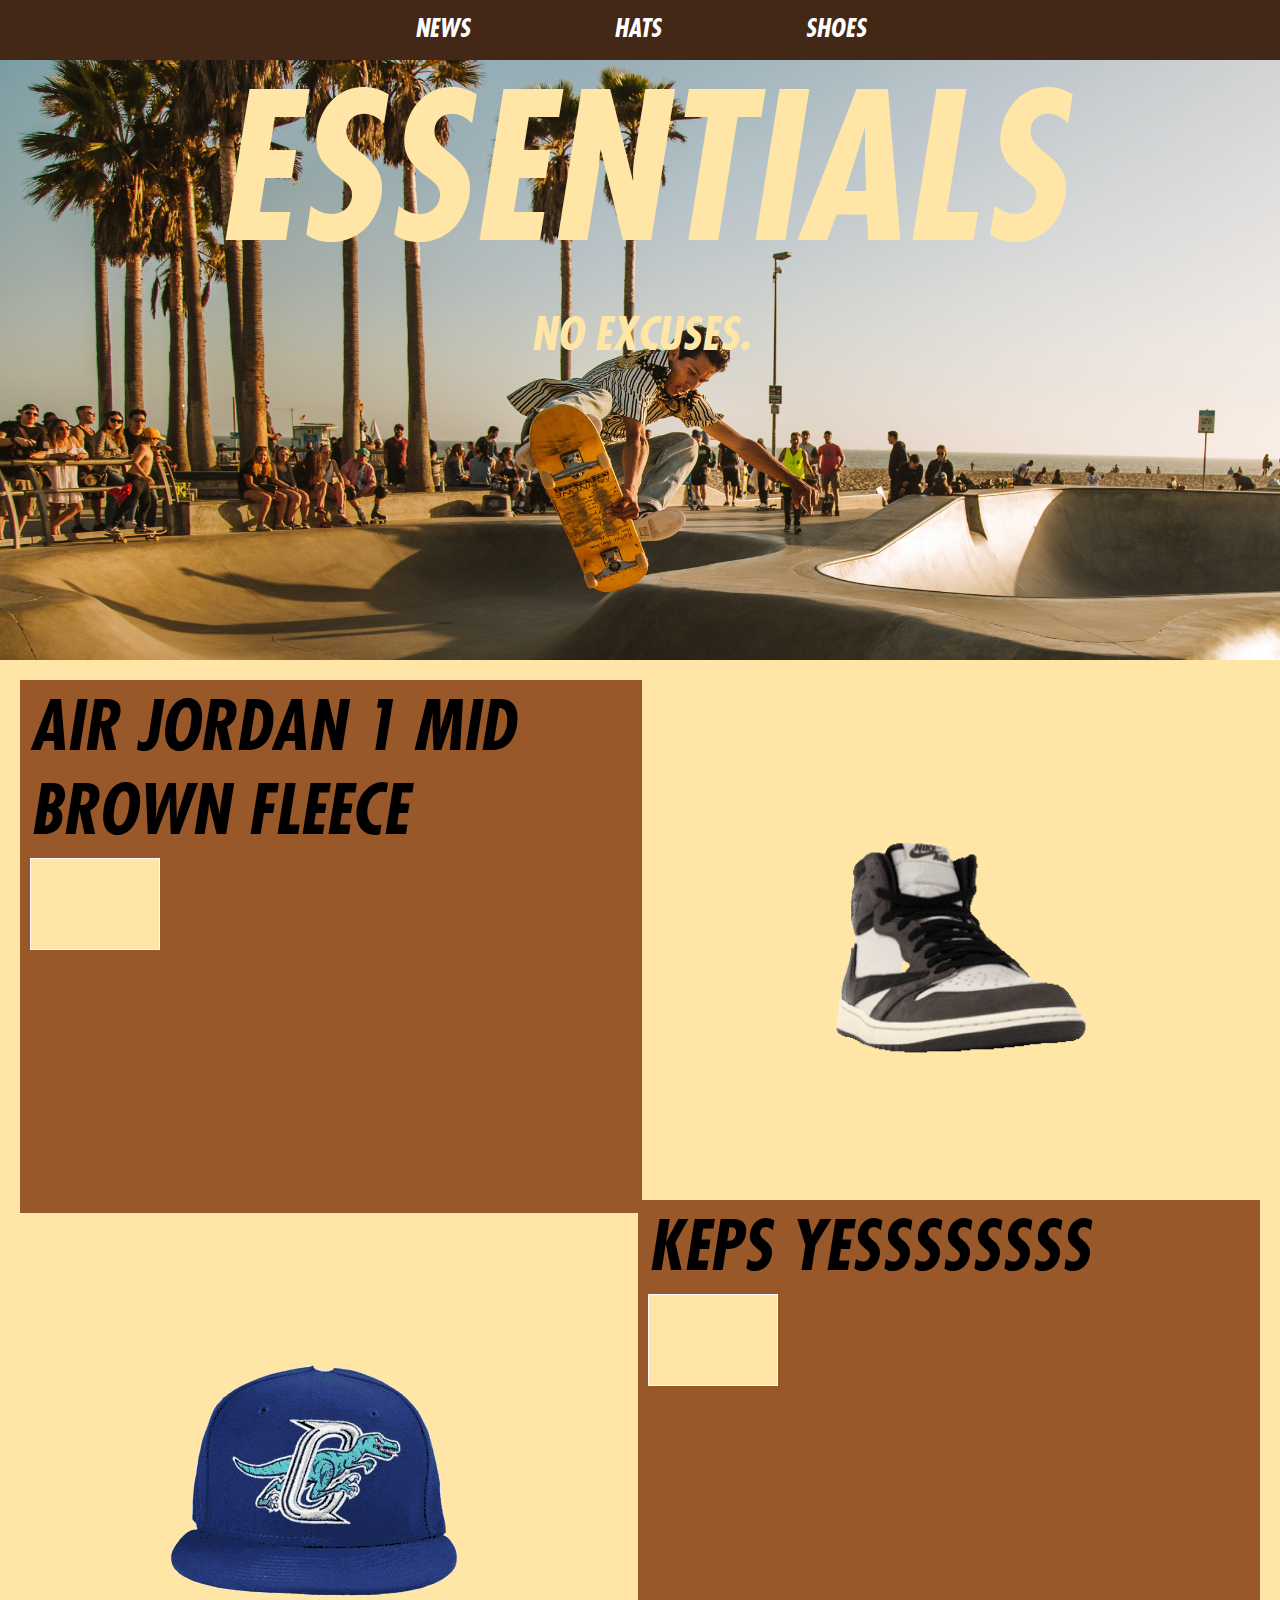
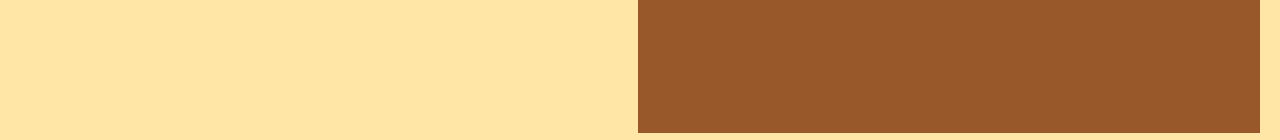
==== minisajt.html @ cf4fbabe "newwww" ====
<!DOCTYPE html>
<html lang="en">
  <head>
    <meta charset="UTF-8" />
    <meta http-equiv="X-UA-Compatible" content="IE=edge" />
    <meta name="viewport" content="width=device-width, initial-scale=1.0" />
    <link rel="stylesheet" href="minisajt.css" />
    <title>Document</title>
  </head>
  <body>
    <div class="navbar">
      <li>
        <a href="">NEWS</a>
        <a href="">HATS</a>
        <a href="">SHOES</a>
      </li>
    </div>
    <div class="main">
      <div class="title">
        <h1>ESSENTIALS</h1>
        <h2 id="justdoit">NO EXCUSES.</h2>
      </div>
      <div class="aroundproduct">
        <div class="producttext" id="shoeproducttext">
          <h2>AIR JORDAN 1 MID BROWN FLEECE</h2>
          <div class="shopbox"></div>
        </div>
        <div class="productpic">
          <img src="shoe-nike-unscreen.gif" alt="" />
        </div>
      </div>
      <div class="aroundproduct">
        <div class="productpic"><img src="cap-unscreen.gif" alt="" /></div>
        <div class="producttext" id="capproducttext">
          <h2>KEPS YESSSSSSSS</h2>
          <div class="shopbox"></div>
        </div>
      </div>
    </div>
  </body>
</html>
---- minisajt.css ----
* {
  scroll-behavior: smooth;
  margin: 0;
  padding: 0;
}

body {
  background-color: #ffe6a7;
}

@font-face {
  font-family: nikefont;
  src: url(Futura\ Bold\ Condensed\ Oblique.otf);
}

.main {
  border: 5px;
  height: 1000px;
}

.navbar {
  border: 5px;
  display: flex;
  position: sticky;
  justify-content: center;
  height: 60px;
  align-items: center;
  background-color: #432818;
  width: 100%;
}

.title {
  border: 5px;
  text-align: center;
  justify-content: center;
  justify-items: center;
  font-family: nikefont;
  color: #ffe6a7;
  font-size: 100px;
  background-image: url(pexels-josh-hild-2422264.jpg);
  background-position: bottom;
  background-size: cover;
  background-attachment: fixed;
  height: 60%;
}

li {
  list-style-type: none;
}
a {
  text-decoration: none;
  margin: 70px;
  font-size: 25px;
  font-family: nikefont;
}

#justdoit {
  font-size: 45px;
  padding-bottom: 40px;
}

.aroundproduct {
  border: 5px;
  display: flex;
  height: 100%;
  flex-wrap: wrap;
  height: 60vh;
}

.producttext {
  border: 5px;
  width: 47%;
  height: 95%;
  font-family: nikefont;
  font-size: 45px;
  background-color: #99582a;
  padding: 10px;
}

.shopbox {
  border: 1px solid snow;
  width: 10vw;
  height: 10vh;
  margin-bottom: 0;
  background-color: #ffe6a7;
}

#shoeproducttext {
  margin: 20px 0 0 20px;
}

#capproducttext {
  margin-right: 20px;
}

.productpic {
  border: 5px;
  display: flex;
  justify-items: center;
  justify-content: center;
  margin: auto;
}

img {
  width: 40vw;
}

a {
  transition: all 300ms;
  display: inline-block;
}

a:hover {
  transform: scale(1.4);
  color: orange;
}

a:visited {
  color: white;
}
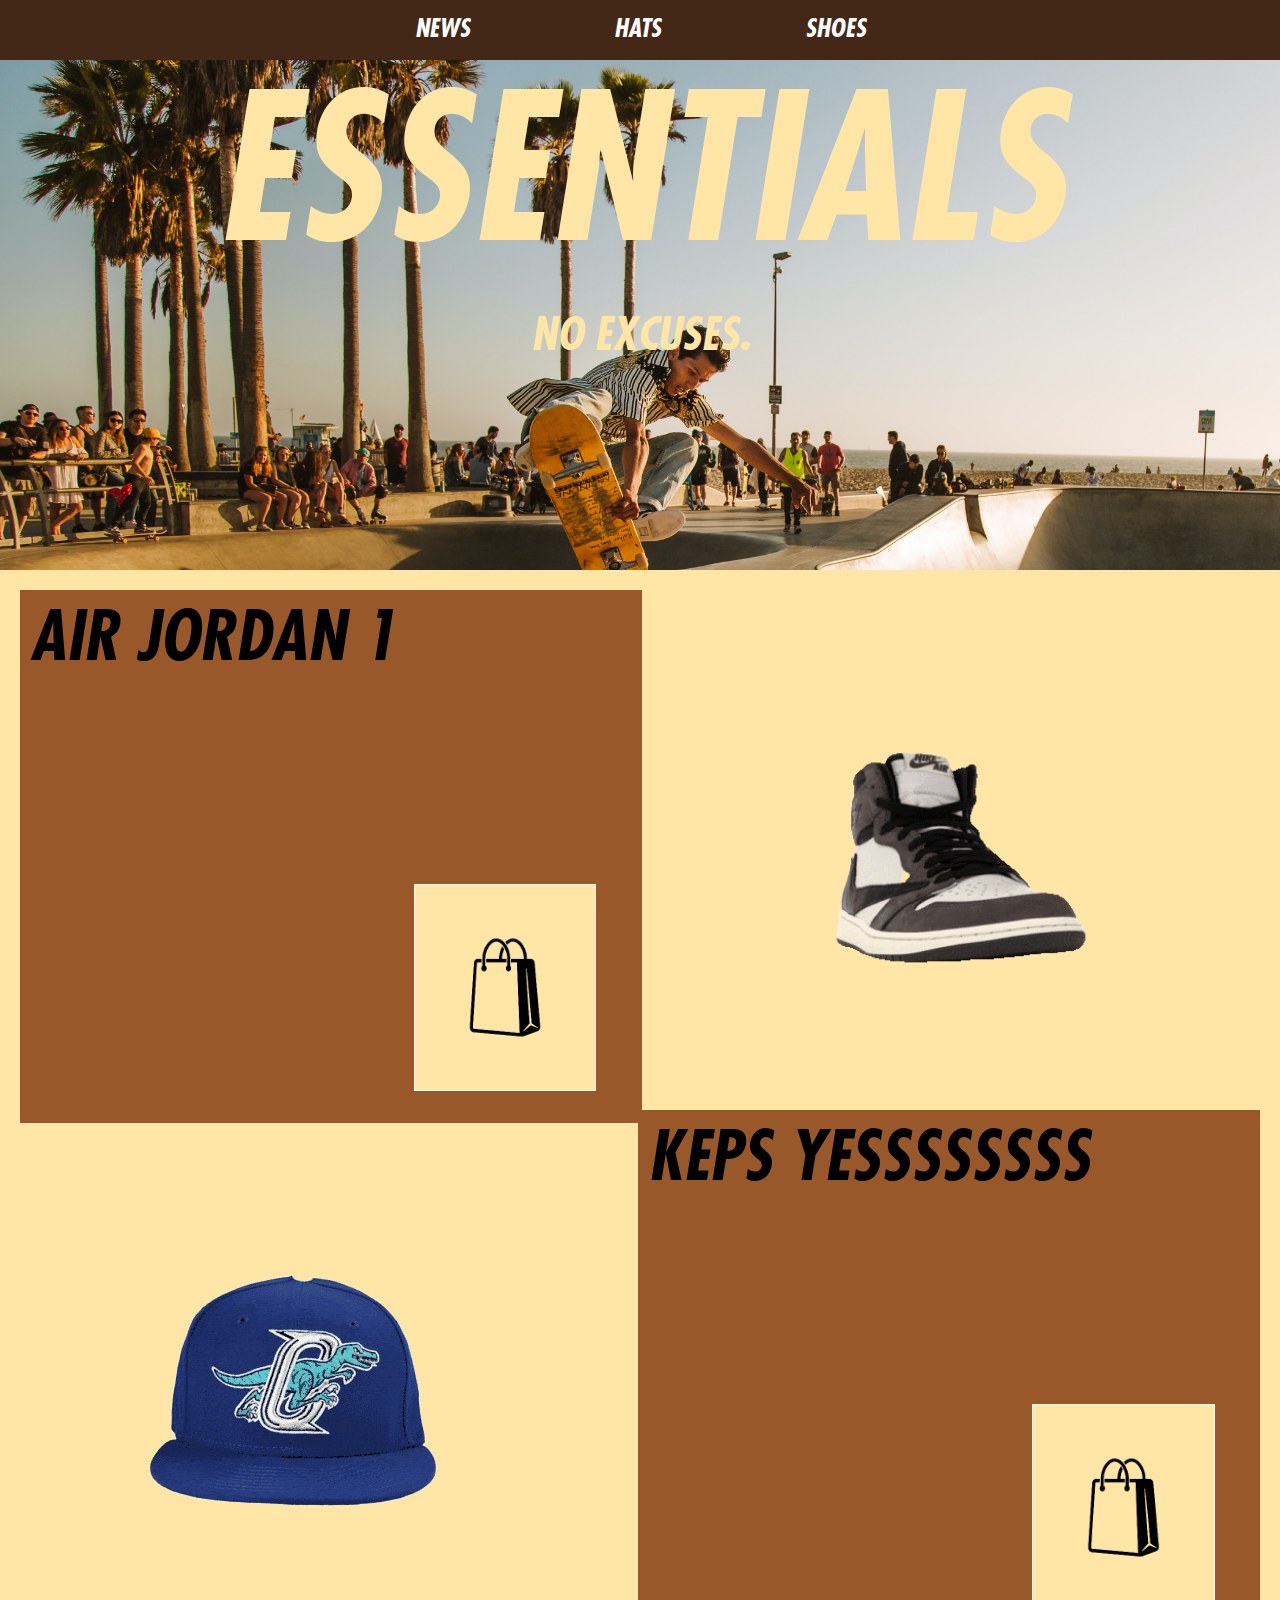
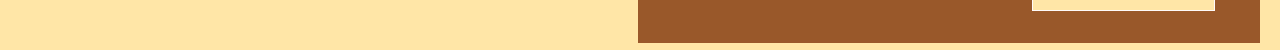
==== commit eef209c3: "newwwwwwwwwwwwwwwwww" ====
--- a/minisajt.html
+++ b/minisajt.html
@@ -10,9 +10,9 @@
   <body>
     <div class="navbar">
       <li>
-        <a href="">NEWS</a>
-        <a href="">HATS</a>
-        <a href="">SHOES</a>
+        <a class="links" href="">NEWS</a>
+        <a class="links" href="">HATS</a>
+        <a class="links" href="">SHOES</a>
       </li>
     </div>
     <div class="main">
@@ -22,18 +22,34 @@
       </div>
       <div class="aroundproduct">
         <div class="producttext" id="shoeproducttext">
-          <h2>AIR JORDAN 1 MID BROWN FLEECE</h2>
-          <div class="shopbox"></div>
+          <h2>AIR JORDAN 1</h2>
+          <div class="shopbox">
+            <a href=""
+              ><img
+                class="shoppingbox"
+                src="shopping-removebg-preview.png"
+                alt=""
+            /></a>
+          </div>
         </div>
         <div class="productpic">
-          <img src="shoe-nike-unscreen.gif" alt="" />
+          <img class="gif" src="shoe-nike-unscreen.gif" alt="" />
         </div>
       </div>
       <div class="aroundproduct">
-        <div class="productpic"><img src="cap-unscreen.gif" alt="" /></div>
+        <div class="productpic">
+          <img class="gif" src="cap-unscreen.gif" alt="" />
+        </div>
         <div class="producttext" id="capproducttext">
           <h2>KEPS YESSSSSSSS</h2>
-          <div class="shopbox"></div>
+          <div class="shopbox">
+            <a href=""
+              ><img
+                class="shoppingbox"
+                src="shopping-removebg-preview.png"
+                alt=""
+            /></a>
+          </div>
         </div>
       </div>
     </div>
--- a/minisajt.css
+++ b/minisajt.css
@@ -15,7 +15,7 @@
 
 .main {
   border: 5px;
-  height: 1000px;
+  height: 850px;
 }
 
 .navbar {
@@ -75,14 +75,29 @@
   font-size: 45px;
   background-color: #99582a;
   padding: 10px;
+  margin-left: auto;
 }
 
 .shopbox {
   border: 1px solid snow;
-  width: 10vw;
-  height: 10vh;
-  margin-bottom: 0;
+  width: 30%;
+  height: 40%;
+  position: relative;
   background-color: #ffe6a7;
+  transition: all 300ms;
+  margin-top: 200px;
+  margin-left: 30vw;
+}
+.shopbox a {
+  margin-left: 0;
+}
+
+.shoppingbox {
+  width: 100%;
+  height: 100%;
+  margin-left: auto;
+  margin-right: auto;
+  display: inline-block;
 }
 
 #shoeproducttext {
@@ -101,20 +116,23 @@
   margin: auto;
 }
 
-img {
+.gif {
   width: 40vw;
 }
-
-a {
+.links {
   transition: all 300ms;
   display: inline-block;
 }
 
-a:hover {
+.links:hover {
   transform: scale(1.4);
-  color: orange;
 }
 
-a:visited {
+.shopbox:hover {
+  transform: scale(1.04);
+  border-radius: 12px;
+}
+
+.links:visited {
   color: white;
 }
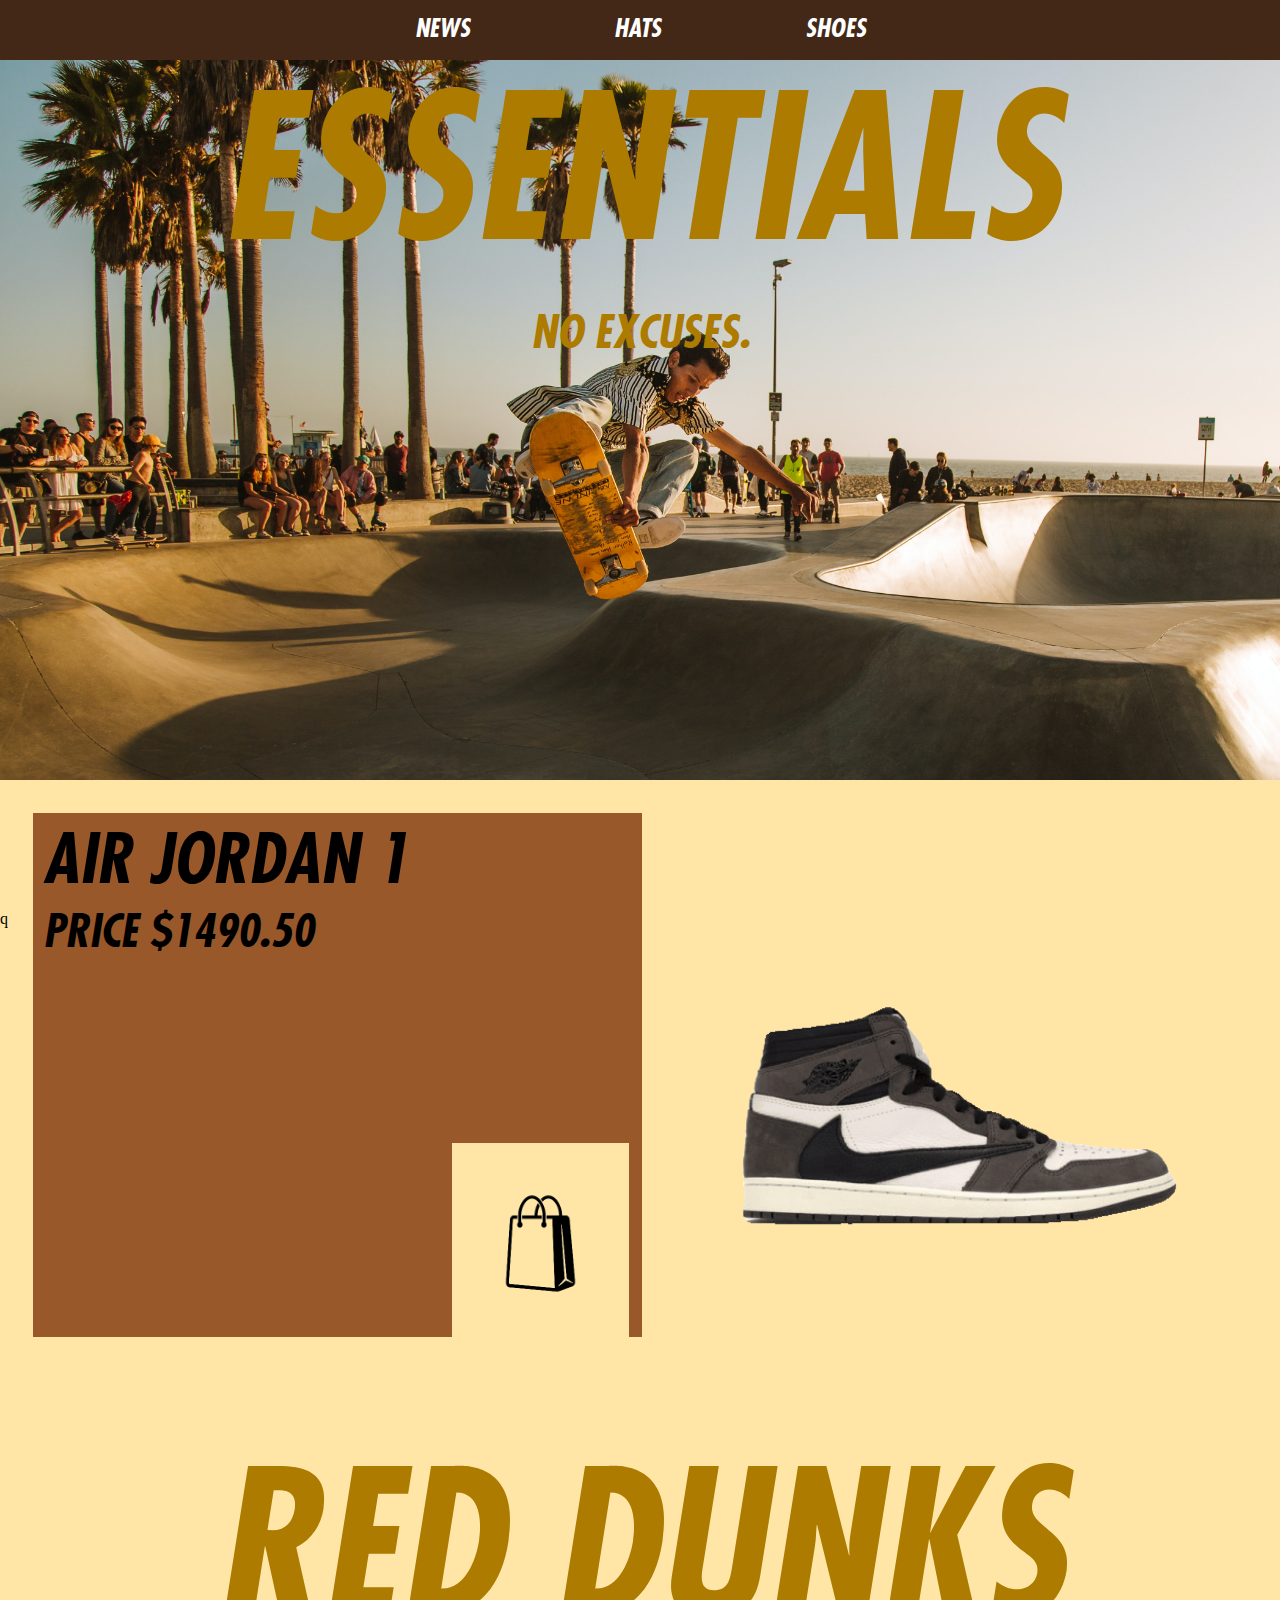
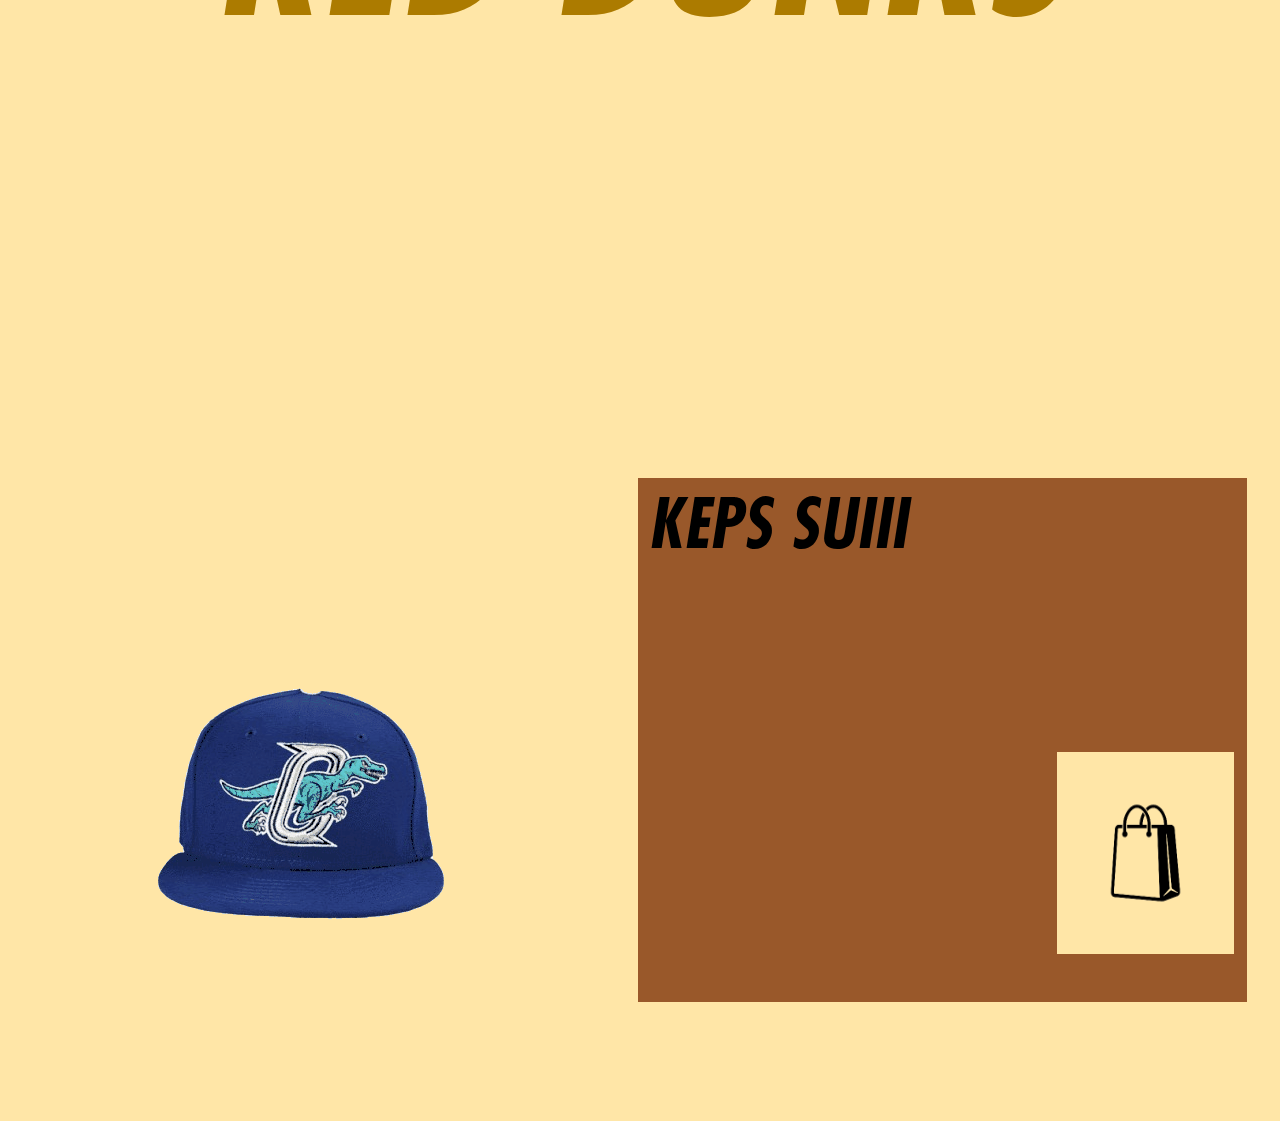
==== commit 10b88c6c: "new" ====
--- a/minisajt.html
+++ b/minisajt.html
@@ -17,16 +17,17 @@
     </div>
     <div class="main">
       <div class="title">
-        <h1>ESSENTIALS</h1>
+        <h1 class="header">ESSENTIALS</h1>
         <h2 id="justdoit">NO EXCUSES.</h2>
       </div>
       <div class="aroundproduct">
         <div class="producttext" id="shoeproducttext">
           <h2>AIR JORDAN 1</h2>
+          <p>PRICE $1490.50</p>
           <div class="shopbox">
             <a href=""
               ><img
-                class="shoppingbox"
+                class="shopbox-img"
                 src="shopping-removebg-preview.png"
                 alt=""
             /></a>
@@ -36,16 +37,19 @@
           <img class="gif" src="shoe-nike-unscreen.gif" alt="" />
         </div>
       </div>
+      <div class="skating-img">
+        <h1 class="header">RED DUNKS</h1>
+      </div>
       <div class="aroundproduct">
         <div class="productpic">
           <img class="gif" src="cap-unscreen.gif" alt="" />
         </div>
         <div class="producttext" id="capproducttext">
-          <h2>KEPS YESSSSSSSS</h2>
+          <h2>KEPS SUIII</h2>
           <div class="shopbox">
             <a href=""
               ><img
-                class="shoppingbox"
+                class="shopbox-img"
                 src="shopping-removebg-preview.png"
                 alt=""
             /></a>
@@ -55,3 +59,4 @@
     </div>
   </body>
 </html>
+q
--- a/minisajt.css
+++ b/minisajt.css
@@ -32,16 +32,21 @@
 .title {
   border: 5px;
   text-align: center;
-  justify-content: center;
-  justify-items: center;
   font-family: nikefont;
-  color: #ffe6a7;
+  color: #ac7b00;
   font-size: 100px;
   background-image: url(pexels-josh-hild-2422264.jpg);
-  background-position: bottom;
+  background-position: center;
   background-size: cover;
   background-attachment: fixed;
-  height: 60%;
+  height: 80vh;
+}
+
+.header {
+  text-align: center;
+  font-family: nikefont;
+  font-size: 22vh;
+  color: #ac7b00;
 }
 
 li {
@@ -64,13 +69,24 @@
   display: flex;
   height: 100%;
   flex-wrap: wrap;
-  height: 60vh;
+  height: 70vh;
+  padding: 1%;
 }
 
+.skating-img {
+  border: 5px;
+  background-image: url(sk8.jpg);
+  height: 70vh;
+  background-position: center;
+  background-attachment: fixed;
+  background-size: cover;
+  justify-content: center;
+  justify-items: center;
+}
 .producttext {
   border: 5px;
   width: 47%;
-  height: 95%;
+  height: 80%;
   font-family: nikefont;
   font-size: 45px;
   background-color: #99582a;
@@ -79,20 +95,20 @@
 }
 
 .shopbox {
-  border: 1px solid snow;
+  border: 1px;
   width: 30%;
   height: 40%;
   position: relative;
   background-color: #ffe6a7;
   transition: all 300ms;
-  margin-top: 200px;
-  margin-left: 30vw;
+  margin-top: 20vh;
+  margin-left: 32vw;
 }
 .shopbox a {
   margin-left: 0;
 }
 
-.shoppingbox {
+.shopbox-img {
   width: 100%;
   height: 100%;
   margin-left: auto;
@@ -117,6 +133,7 @@
 }
 
 .gif {
+  border: 1px;
   width: 40vw;
 }
 .links {
@@ -136,3 +153,37 @@
 .links:visited {
   color: white;
 }
+
+@media screen and (max-width: 600px) {
+  .producttext {
+    width: 100%;
+    height: 300px;
+  }
+  .productpic {
+    width: 100%;
+    height: 150px;
+  }
+
+  .aroundproduct {
+    height: auto;
+  }
+
+  .header {
+    font-size: 70px;
+  }
+  #justdoit {
+    font-size: 40px;
+  }
+  .title {
+    background-attachment: local;
+  }
+  .skating-img {
+    background-attachment: local;
+    background-position: 105rem;
+  }
+  .shopbox {
+    margin-bottom: 10px;
+    margin-left: 240px;
+    margin-top: 93px;
+  }
+}
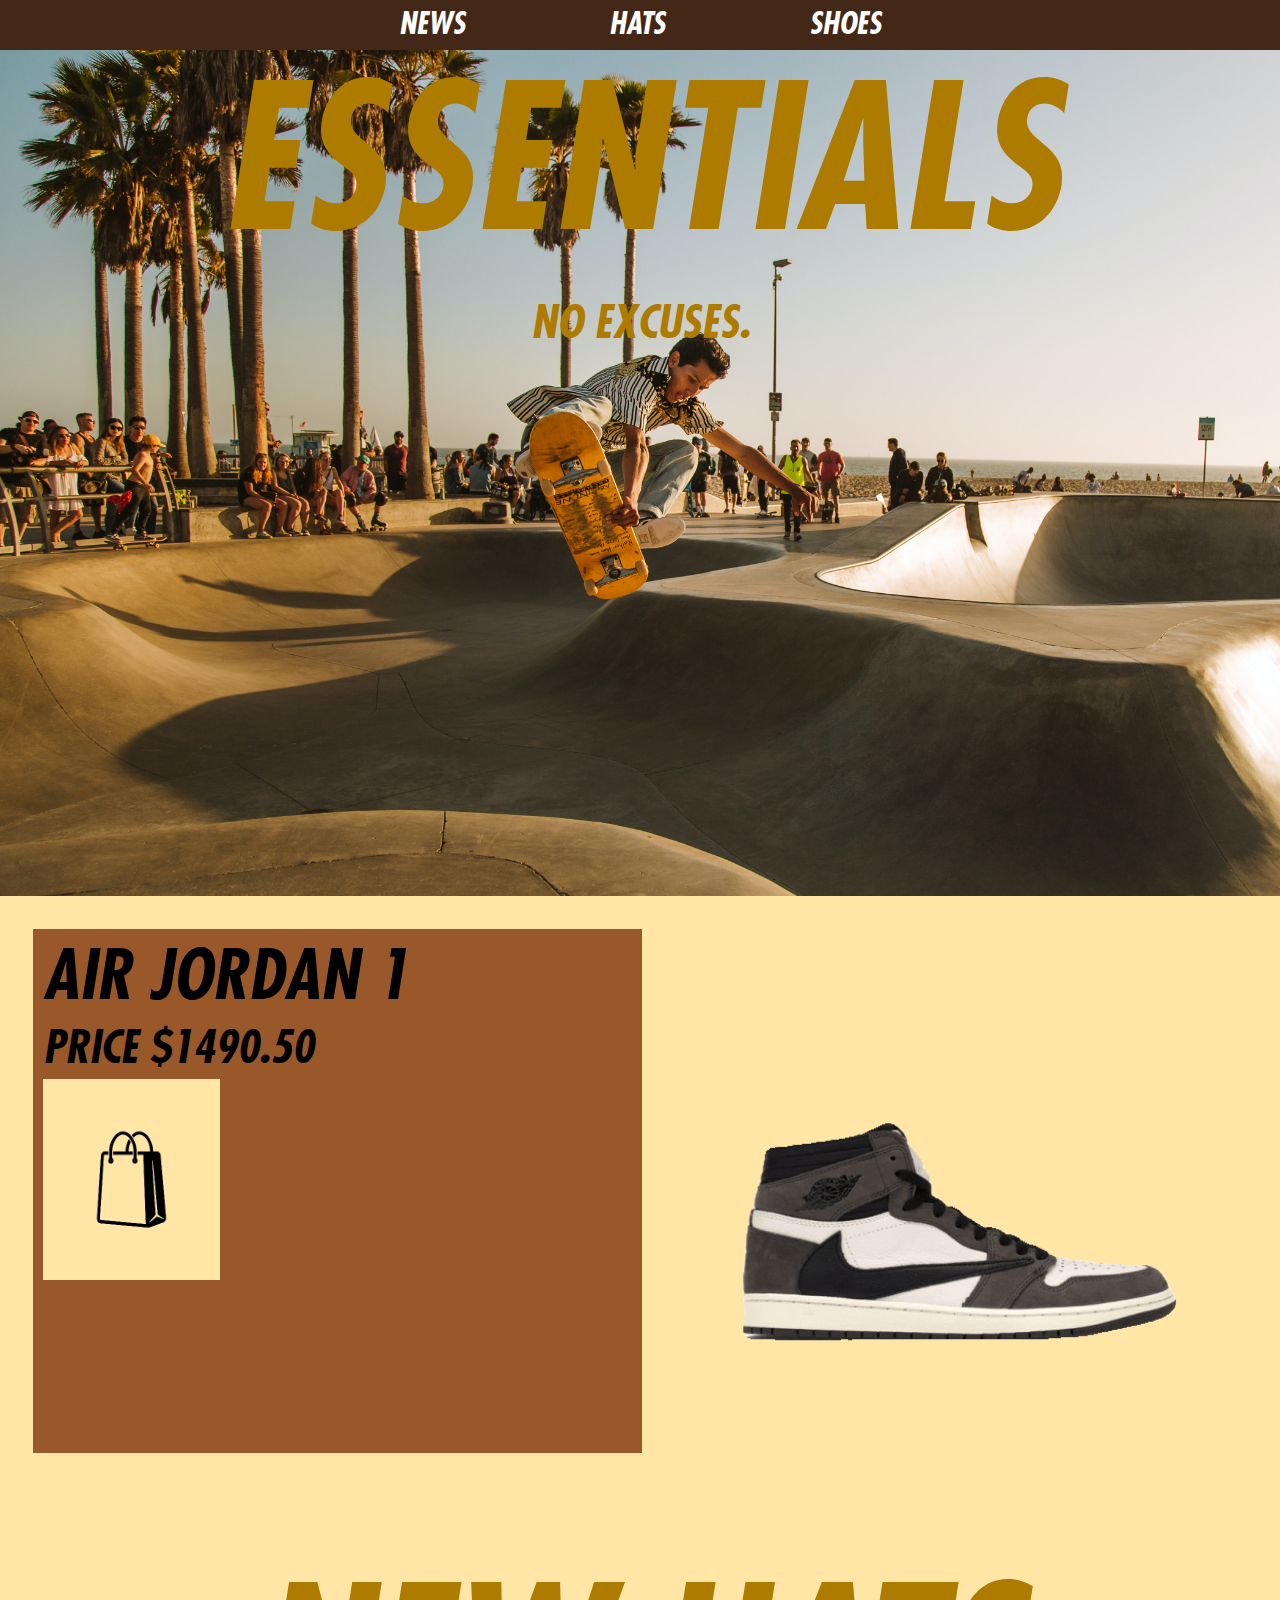
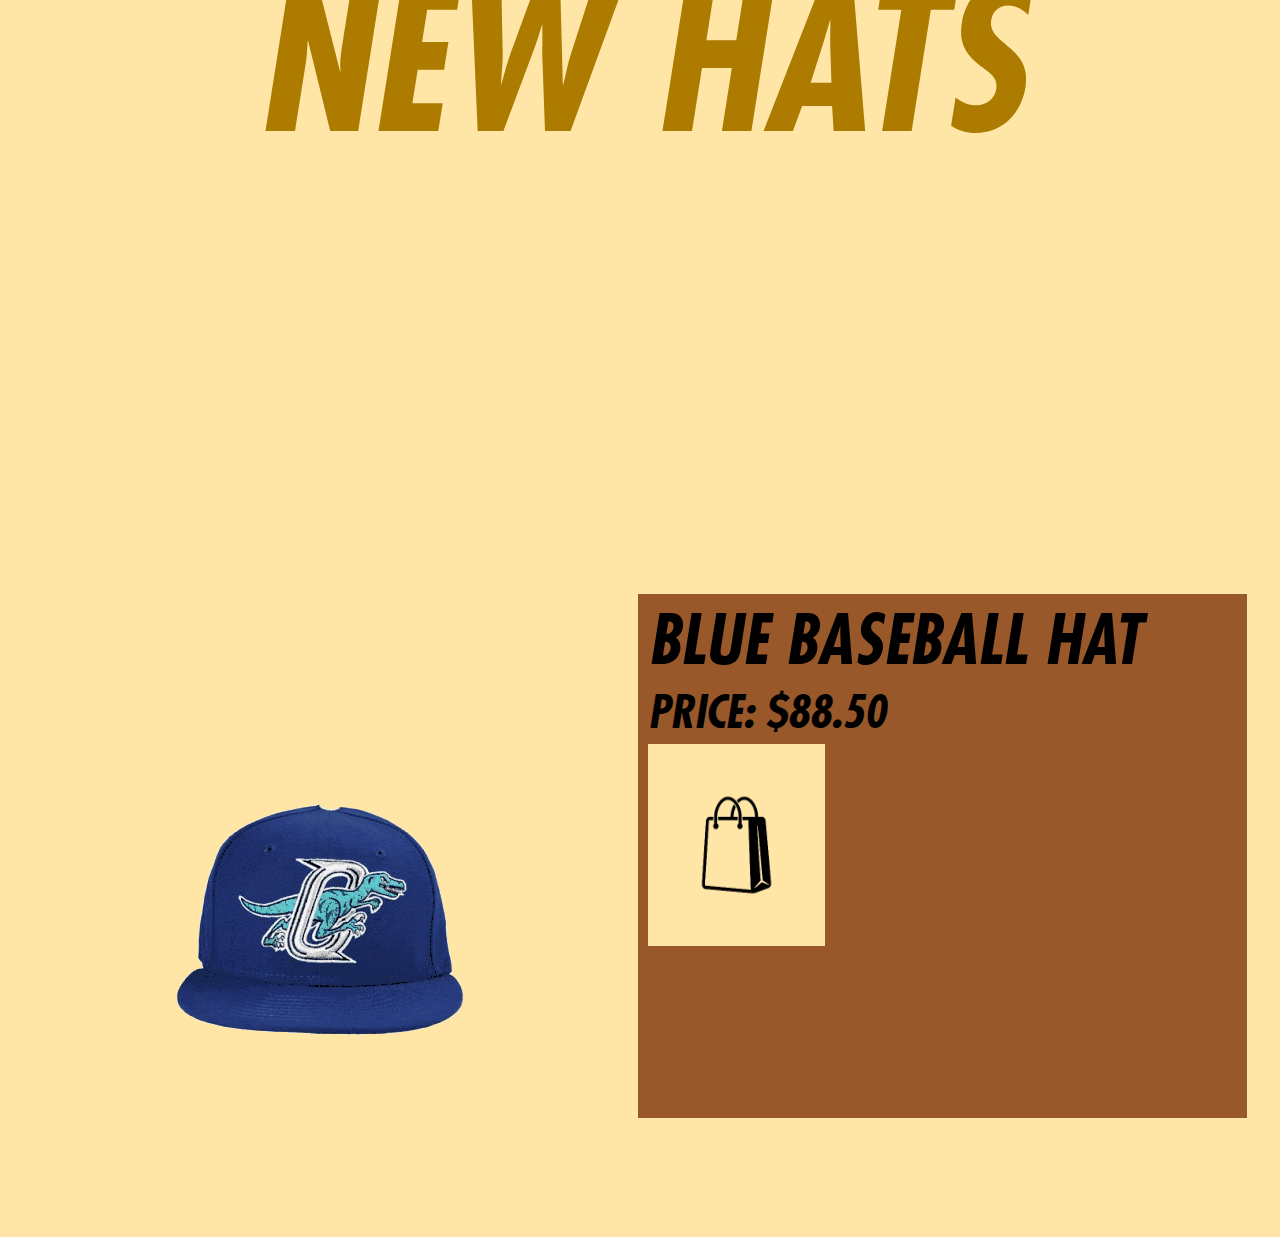
==== commit 18a6d9d4: "ywwwws" ====
--- a/minisajt.html
+++ b/minisajt.html
@@ -5,7 +5,7 @@
     <meta http-equiv="X-UA-Compatible" content="IE=edge" />
     <meta name="viewport" content="width=device-width, initial-scale=1.0" />
     <link rel="stylesheet" href="minisajt.css" />
-    <title>Document</title>
+    <title>ESSENTIALS</title>
   </head>
   <body>
     <div class="navbar">
@@ -38,14 +38,15 @@
         </div>
       </div>
       <div class="skating-img">
-        <h1 class="header">RED DUNKS</h1>
+        <h1 class="header">NEW HATS</h1>
       </div>
       <div class="aroundproduct">
         <div class="productpic">
           <img class="gif" src="cap-unscreen.gif" alt="" />
         </div>
         <div class="producttext" id="capproducttext">
-          <h2>KEPS SUIII</h2>
+          <h2>BLUE BASEBALL HAT</h2>
+          <p>PRICE: $88.50</p>
           <div class="shopbox">
             <a href=""
               ><img
@@ -59,4 +60,3 @@
     </div>
   </body>
 </html>
-q
--- a/minisajt.css
+++ b/minisajt.css
@@ -23,7 +23,7 @@
   display: flex;
   position: sticky;
   justify-content: center;
-  height: 60px;
+  height: 50px;
   align-items: center;
   background-color: #432818;
   width: 100%;
@@ -39,7 +39,7 @@
   background-position: center;
   background-size: cover;
   background-attachment: fixed;
-  height: 80vh;
+  height: 94vh;
 }
 
 .header {
@@ -55,7 +55,7 @@
 a {
   text-decoration: none;
   margin: 70px;
-  font-size: 25px;
+  font-size: 30px;
   font-family: nikefont;
 }
 
@@ -65,7 +65,6 @@
 }
 
 .aroundproduct {
-  border: 5px;
   display: flex;
   height: 100%;
   flex-wrap: wrap;
@@ -74,7 +73,6 @@
 }
 
 .skating-img {
-  border: 5px;
   background-image: url(sk8.jpg);
   height: 70vh;
   background-position: center;
@@ -84,7 +82,6 @@
   justify-items: center;
 }
 .producttext {
-  border: 5px;
   width: 47%;
   height: 80%;
   font-family: nikefont;
@@ -92,17 +89,15 @@
   background-color: #99582a;
   padding: 10px;
   margin-left: auto;
+  display: flexbox;
 }
 
 .shopbox {
-  border: 1px;
   width: 30%;
   height: 40%;
-  position: relative;
+
   background-color: #ffe6a7;
   transition: all 300ms;
-  margin-top: 20vh;
-  margin-left: 32vw;
 }
 .shopbox a {
   margin-left: 0;
@@ -122,6 +117,7 @@
 
 #capproducttext {
   margin-right: 20px;
+  margin-left: 0;
 }
 
 .productpic {
@@ -148,6 +144,7 @@
 .shopbox:hover {
   transform: scale(1.04);
   border-radius: 12px;
+  background-color: #ffe6a7;
 }
 
 .links:visited {
@@ -155,9 +152,13 @@
 }
 
 @media screen and (max-width: 600px) {
+  body {
+    width: 430px;
+  }
   .producttext {
     width: 100%;
     height: 300px;
+    font-size: 32px;
   }
   .productpic {
     width: 100%;
@@ -166,6 +167,7 @@
 
   .aroundproduct {
     height: auto;
+    flex-direction: column-reverse;
   }
 
   .header {
@@ -179,11 +181,16 @@
   }
   .skating-img {
     background-attachment: local;
-    background-position: 105rem;
+    background-position: 120rem;
   }
   .shopbox {
     margin-bottom: 10px;
-    margin-left: 240px;
-    margin-top: 93px;
+  }
+  .productpic {
+    min-height: 200px;
+    width: 500px;
+  }
+  .gif {
+    width: auto;
   }
 }
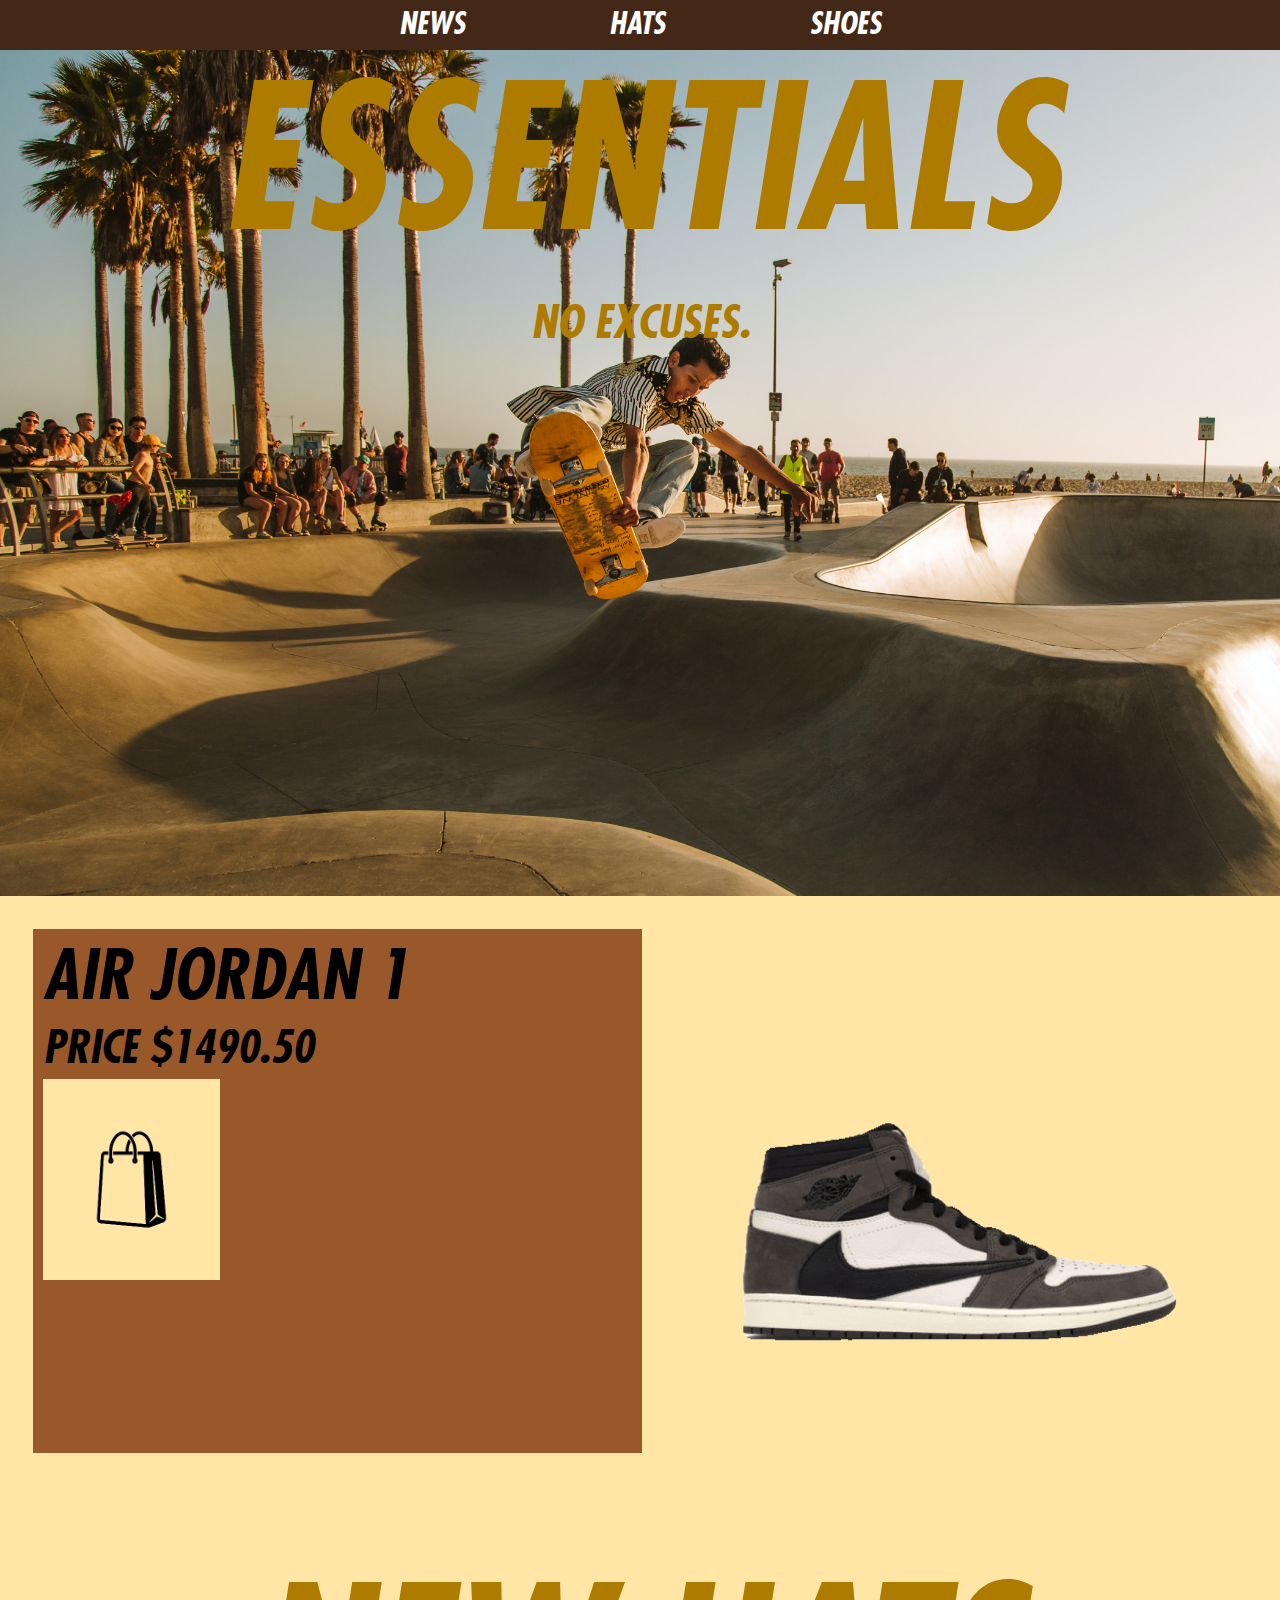
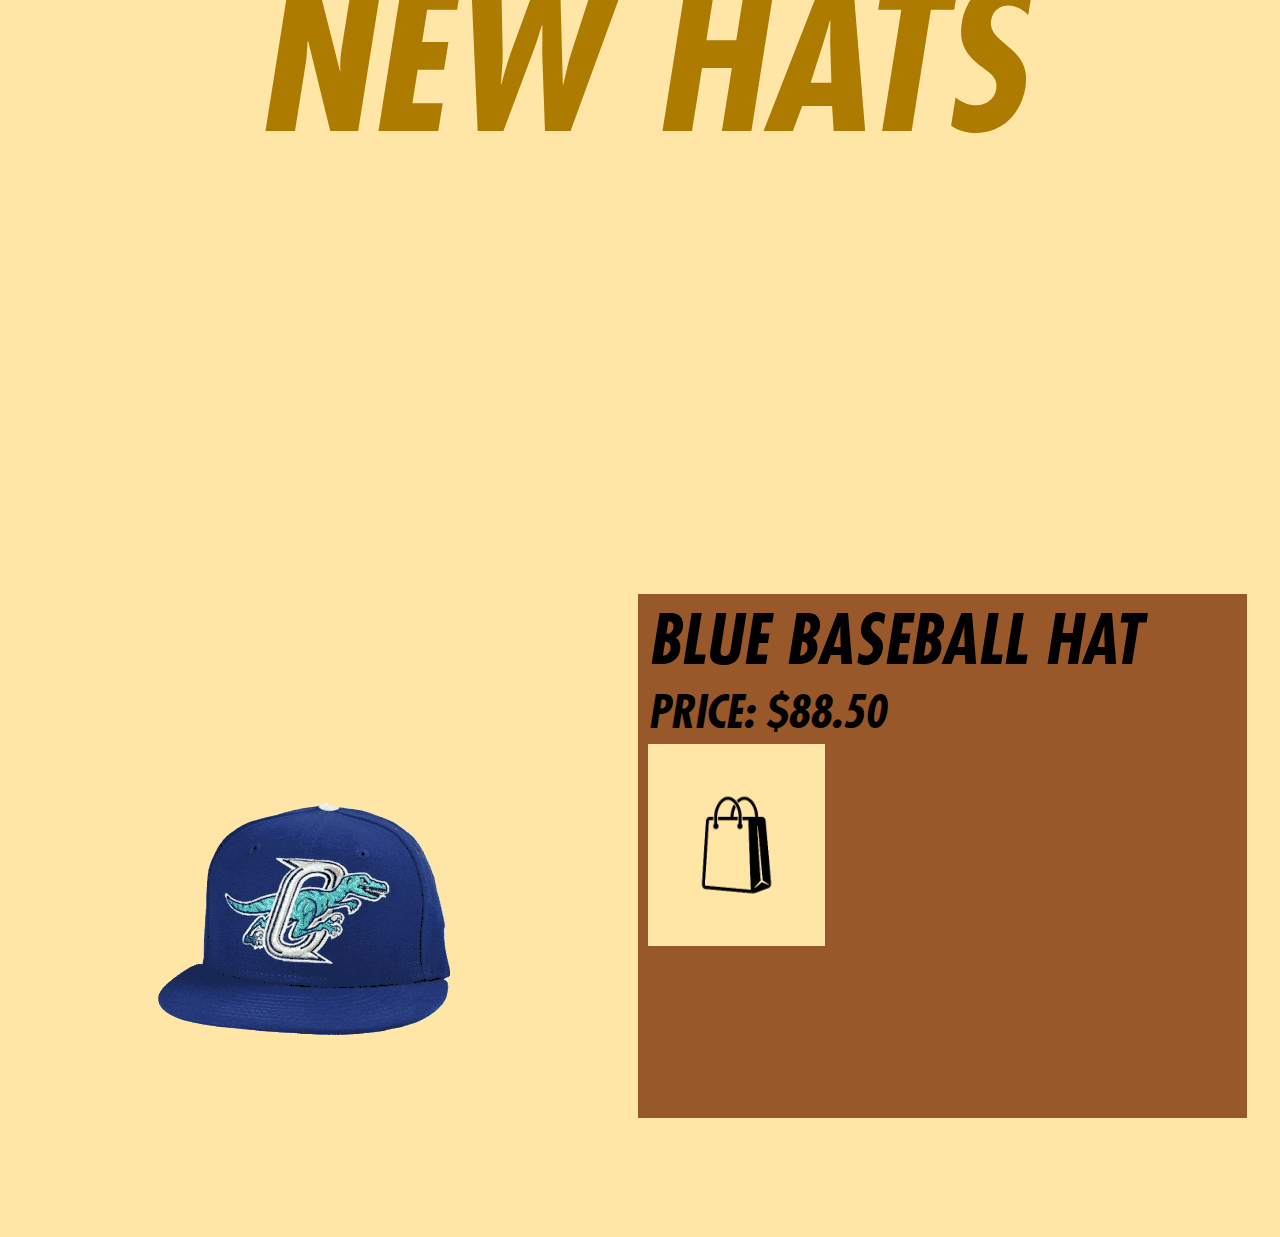
==== commit a015a070: "nyyaayyayayayayayayaya" ====
--- a/minisajt.html
+++ b/minisajt.html
@@ -25,7 +25,7 @@
           <h2>AIR JORDAN 1</h2>
           <p>PRICE $1490.50</p>
           <div class="shopbox">
-            <a href=""
+            <a href="banking-slide.html"
               ><img
                 class="shopbox-img"
                 src="shopping-removebg-preview.png"
@@ -48,7 +48,7 @@
           <h2>BLUE BASEBALL HAT</h2>
           <p>PRICE: $88.50</p>
           <div class="shopbox">
-            <a href=""
+            <a href="banking-slide.html"
               ><img
                 class="shopbox-img"
                 src="shopping-removebg-preview.png"
--- a/minisajt.css
+++ b/minisajt.css
@@ -88,7 +88,7 @@
   font-size: 45px;
   background-color: #99582a;
   padding: 10px;
-  margin-left: auto;
+
   display: flexbox;
 }
 
@@ -193,4 +193,7 @@
   .gif {
     width: auto;
   }
+  a {
+    margin: 20px;
+  }
 }
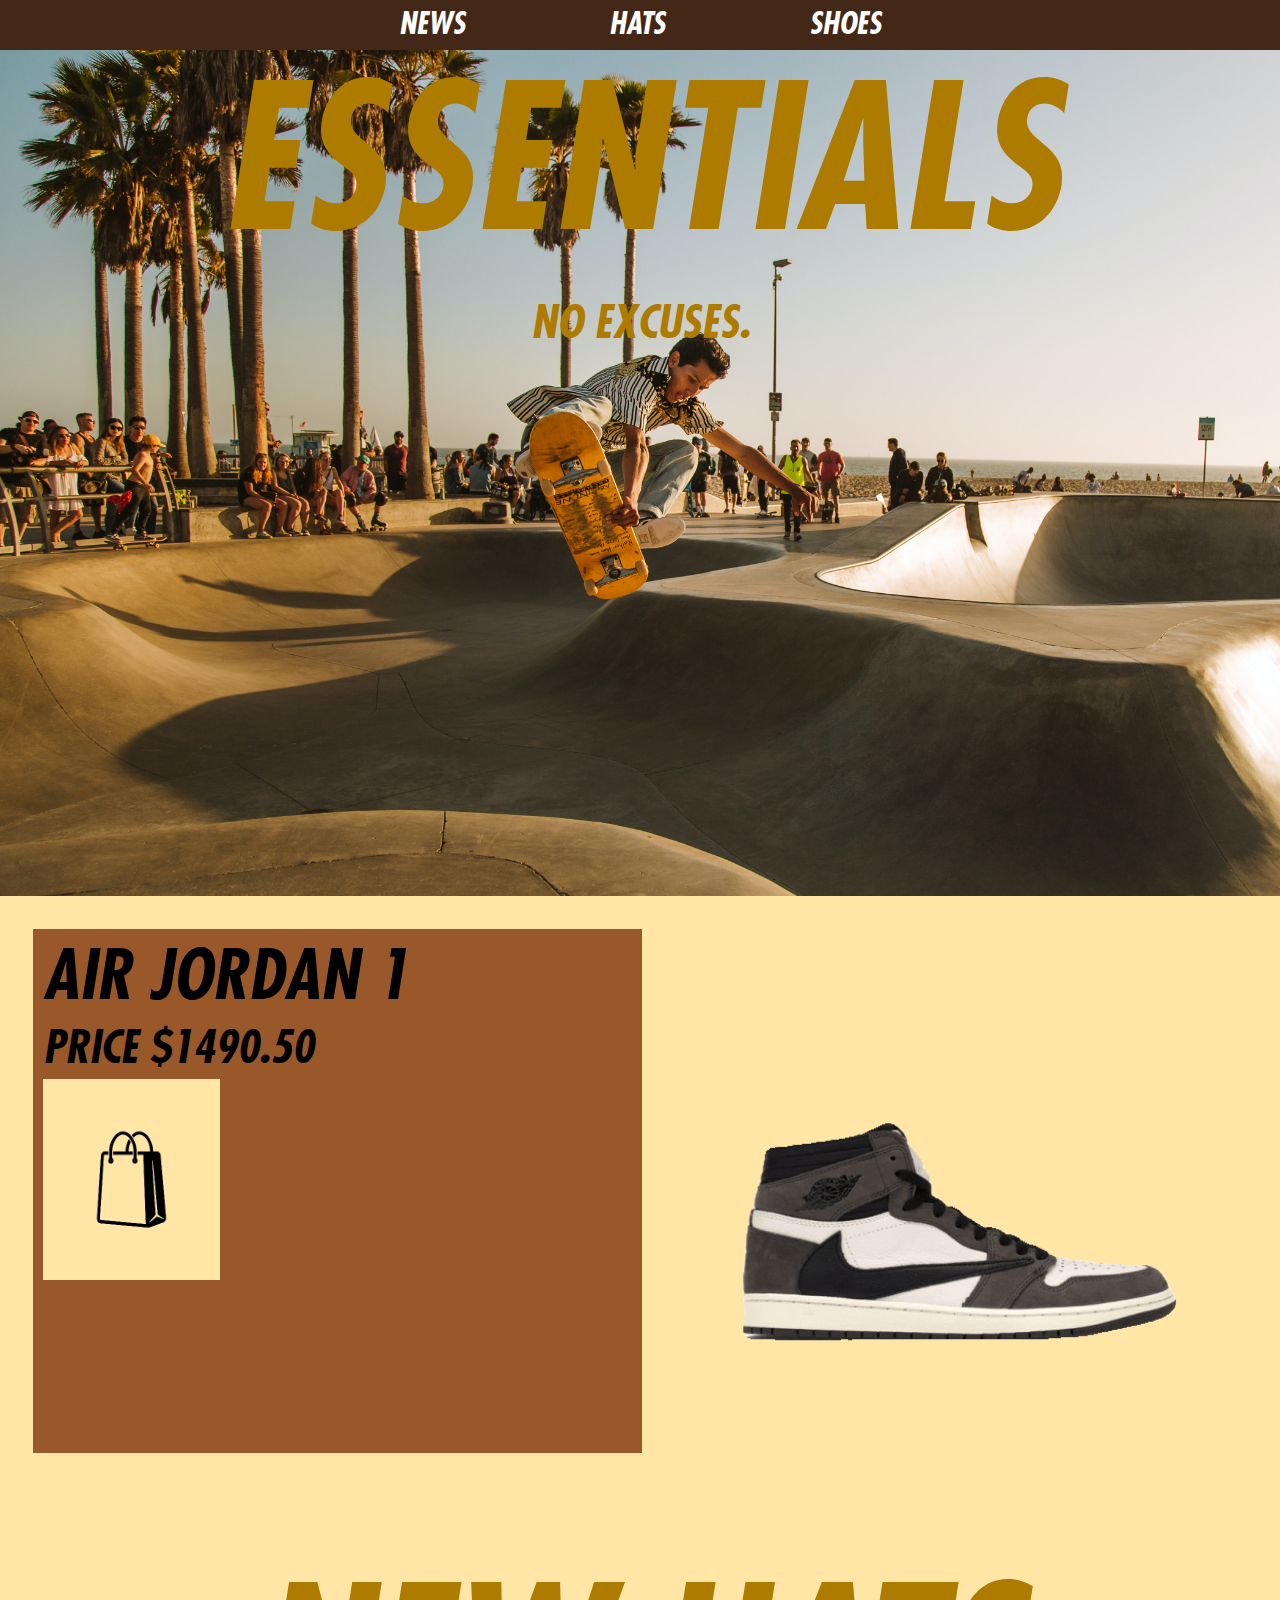
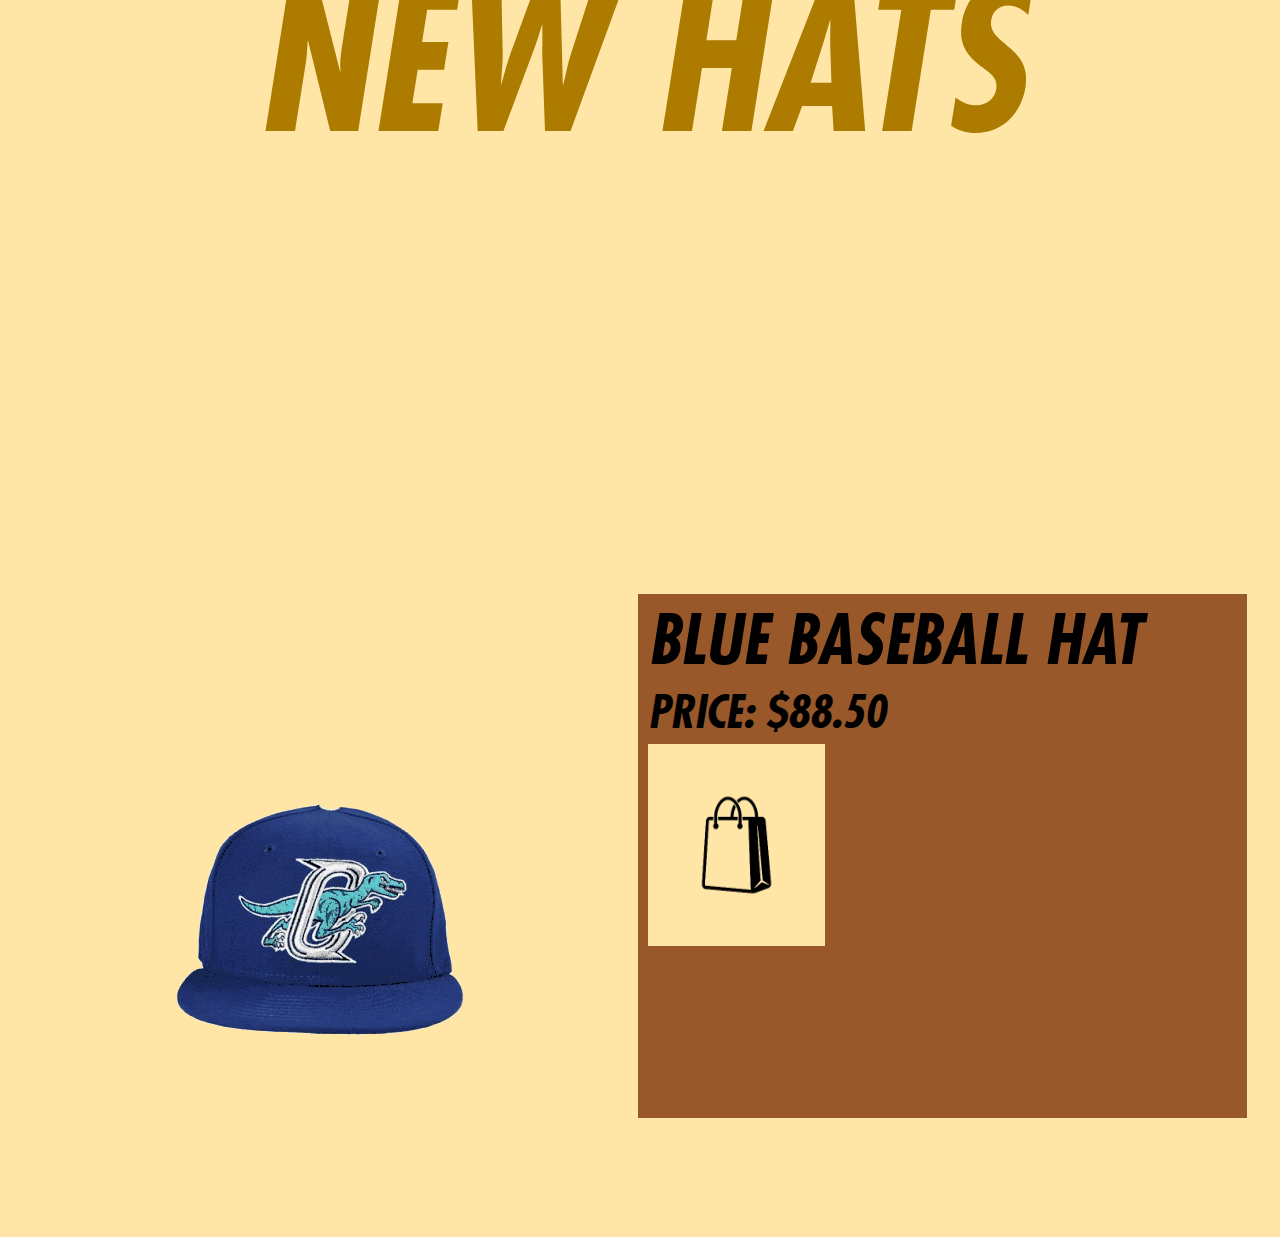
==== commit c945fdf6: "nwewnqnwqewwqnewqweneqwneqqwnwqenwqenwqn" ====
--- a/minisajt.html
+++ b/minisajt.html
@@ -5,7 +5,8 @@
     <meta http-equiv="X-UA-Compatible" content="IE=edge" />
     <meta name="viewport" content="width=device-width, initial-scale=1.0" />
     <link rel="stylesheet" href="minisajt.css" />
-    <title>ESSENTIALS</title>
+    <title>Essentials</title>
+    <link rel="shortcut icon" href="awvqo-ia5hs-001.ico" type="image/x-icon" />
   </head>
   <body>
     <div class="navbar">
--- a/minisajt.css
+++ b/minisajt.css
@@ -156,7 +156,7 @@
     width: 430px;
   }
   .producttext {
-    width: 100%;
+    width: 390px;
     height: 300px;
     font-size: 32px;
   }
@@ -168,6 +168,7 @@
   .aroundproduct {
     height: auto;
     flex-direction: column-reverse;
+    width: 390px;
   }
 
   .header {
@@ -182,13 +183,14 @@
   .skating-img {
     background-attachment: local;
     background-position: 120rem;
+    width: 100%;
   }
   .shopbox {
     margin-bottom: 10px;
   }
   .productpic {
     min-height: 200px;
-    width: 500px;
+    width: 390px;
   }
   .gif {
     width: auto;
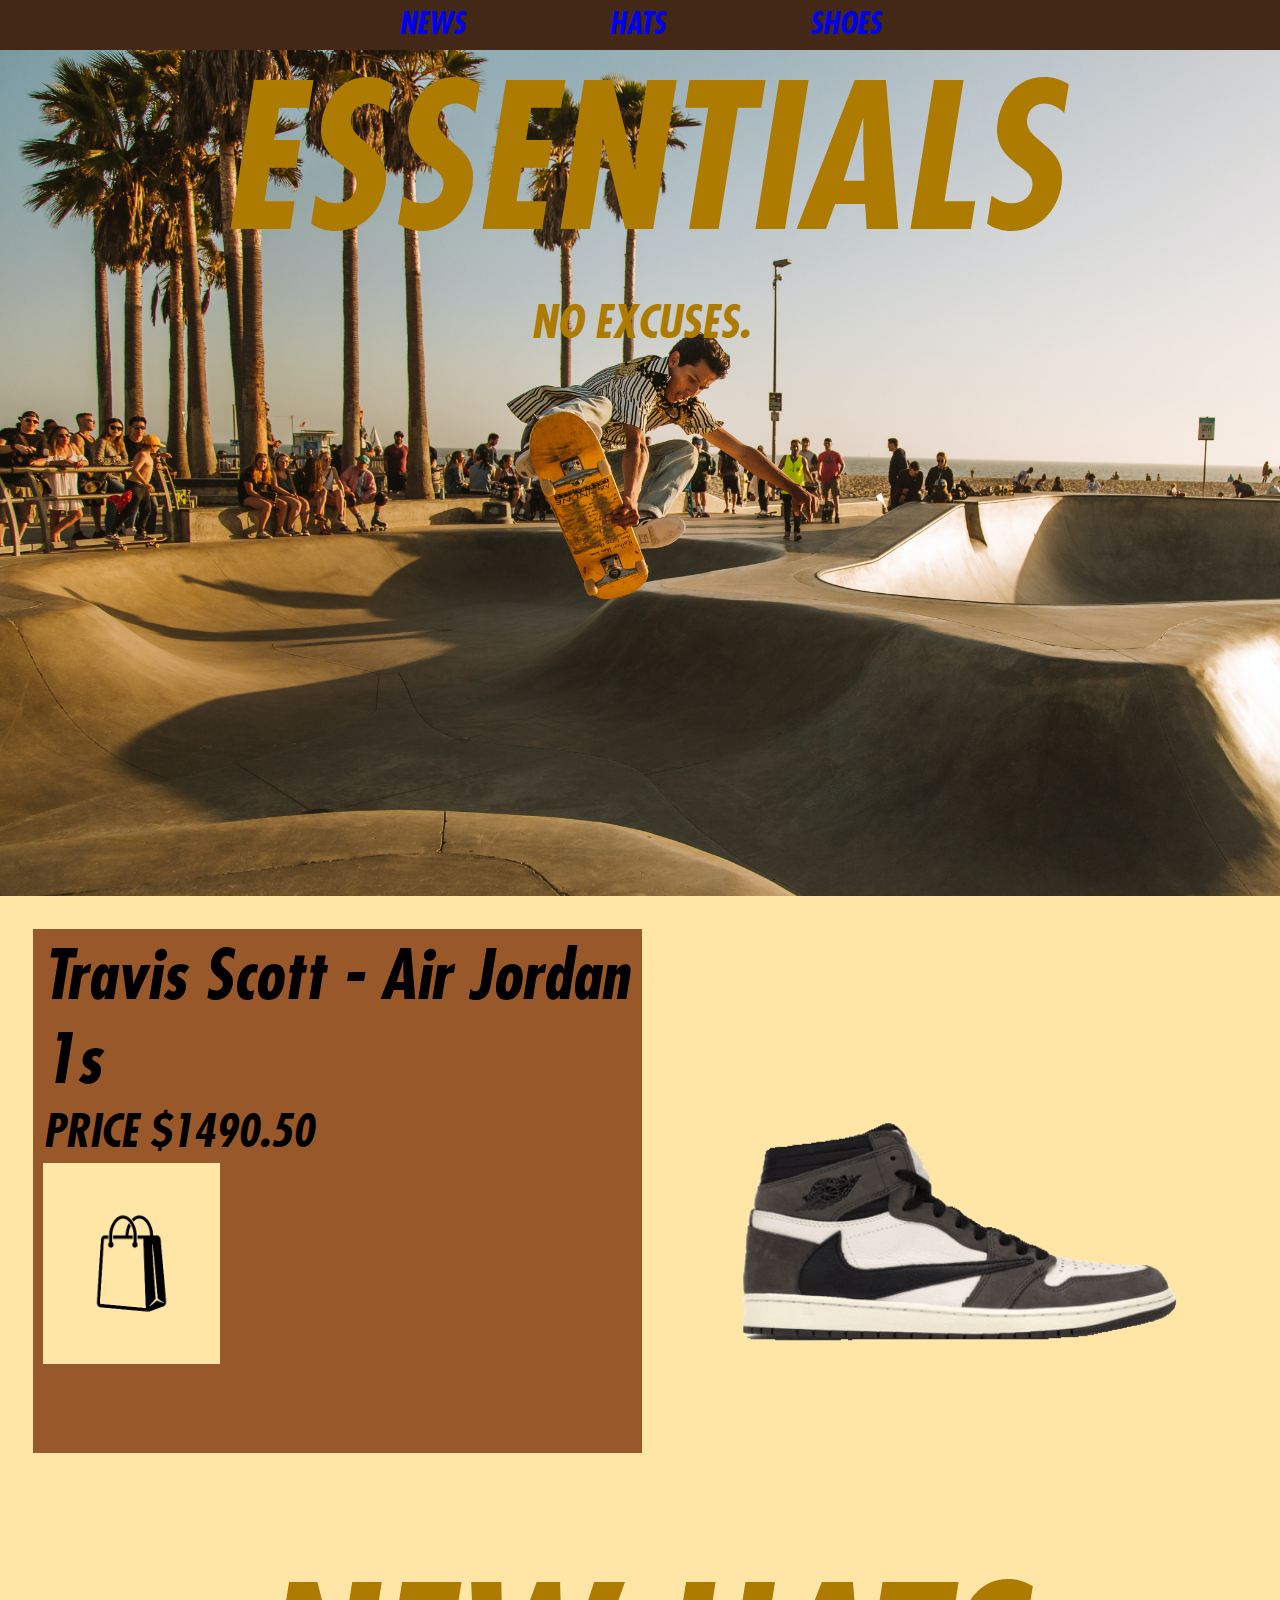
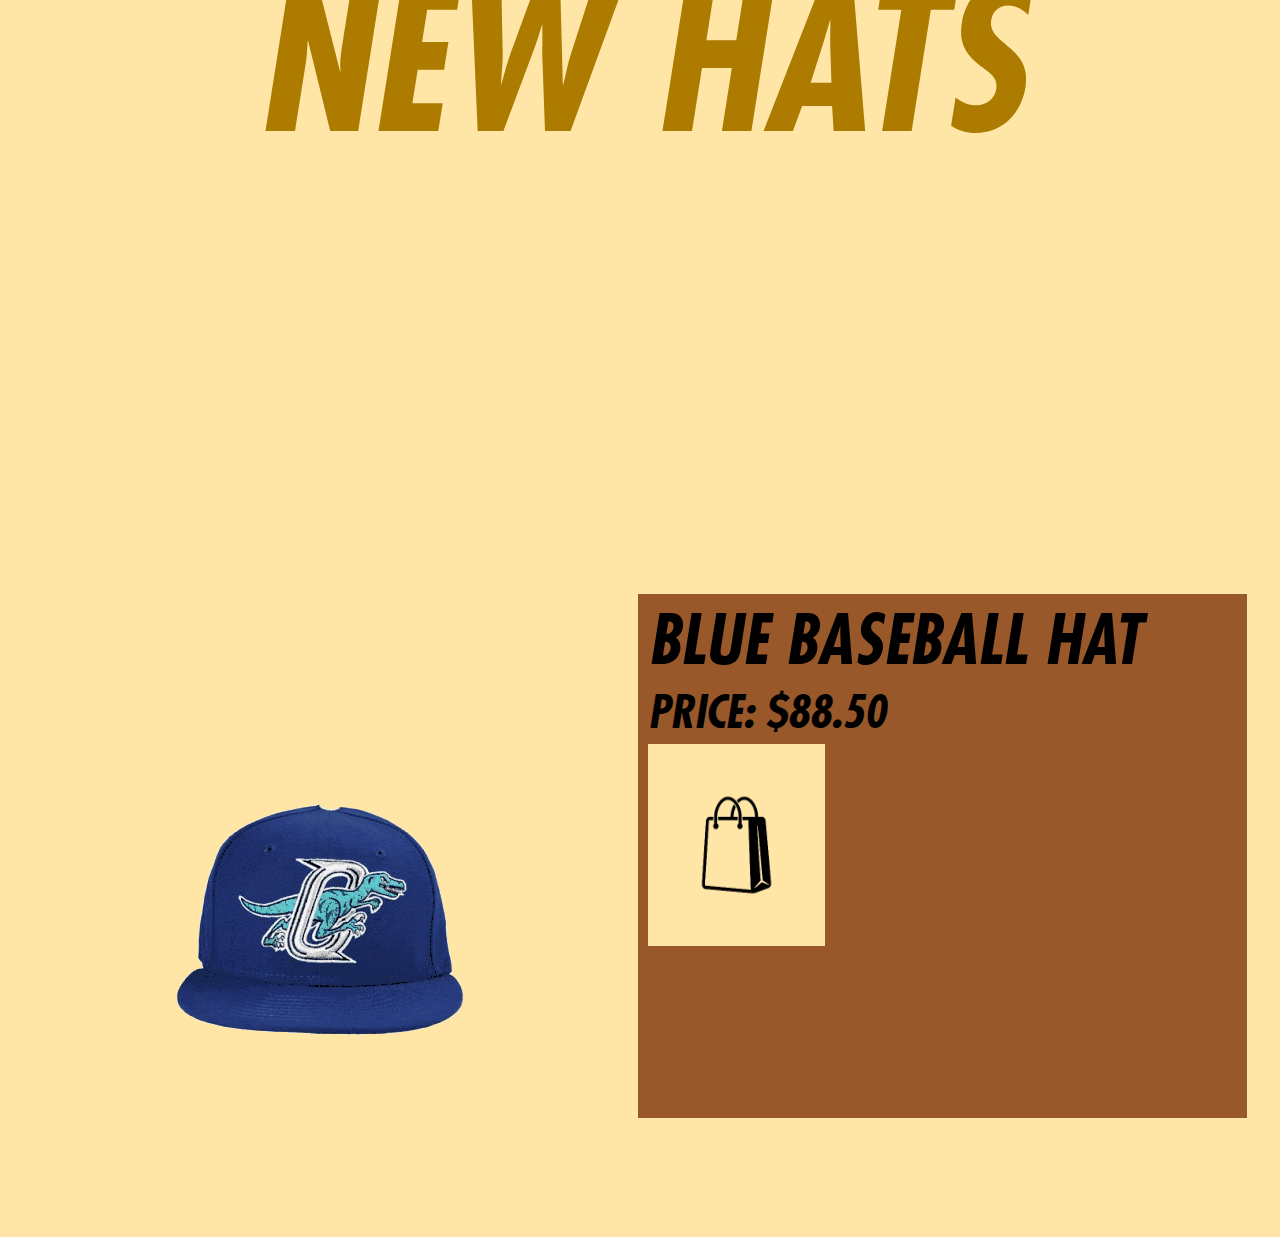
==== commit c4b399d6: "newnq" ====
--- a/minisajt.html
+++ b/minisajt.html
@@ -11,19 +11,19 @@
   <body>
     <div class="navbar">
       <li>
-        <a class="links" href="">NEWS</a>
-        <a class="links" href="">HATS</a>
-        <a class="links" href="">SHOES</a>
+        <a class="links" href="#link0">NEWS</a>
+        <a class="links" href="#link2">HATS</a>
+        <a class="links" href="#link1">SHOES</a>
       </li>
     </div>
-    <div class="main">
+    <div class="main" id="link0">
       <div class="title">
         <h1 class="header">ESSENTIALS</h1>
         <h2 id="justdoit">NO EXCUSES.</h2>
       </div>
-      <div class="aroundproduct">
+      <div class="aroundproduct" id="link1">
         <div class="producttext" id="shoeproducttext">
-          <h2>AIR JORDAN 1</h2>
+          <h2>Travis Scott - Air Jordan 1s</h2>
           <p>PRICE $1490.50</p>
           <div class="shopbox">
             <a href="banking-slide.html"
@@ -41,7 +41,7 @@
       <div class="skating-img">
         <h1 class="header">NEW HATS</h1>
       </div>
-      <div class="aroundproduct">
+      <div class="aroundproduct" id="link2">
         <div class="productpic">
           <img class="gif" src="cap-unscreen.gif" alt="" />
         </div>
--- a/minisajt.css
+++ b/minisajt.css
@@ -88,7 +88,6 @@
   font-size: 45px;
   background-color: #99582a;
   padding: 10px;
-
   display: flexbox;
 }
 
@@ -101,6 +100,10 @@
 }
 .shopbox a {
   margin-left: 0;
+}
+
+a:visited {
+  color: white;
 }
 
 .shopbox-img {
@@ -198,4 +201,7 @@
   a {
     margin: 20px;
   }
-}
+  #shoeproducttext {
+    margin: 0;
+  }
+}
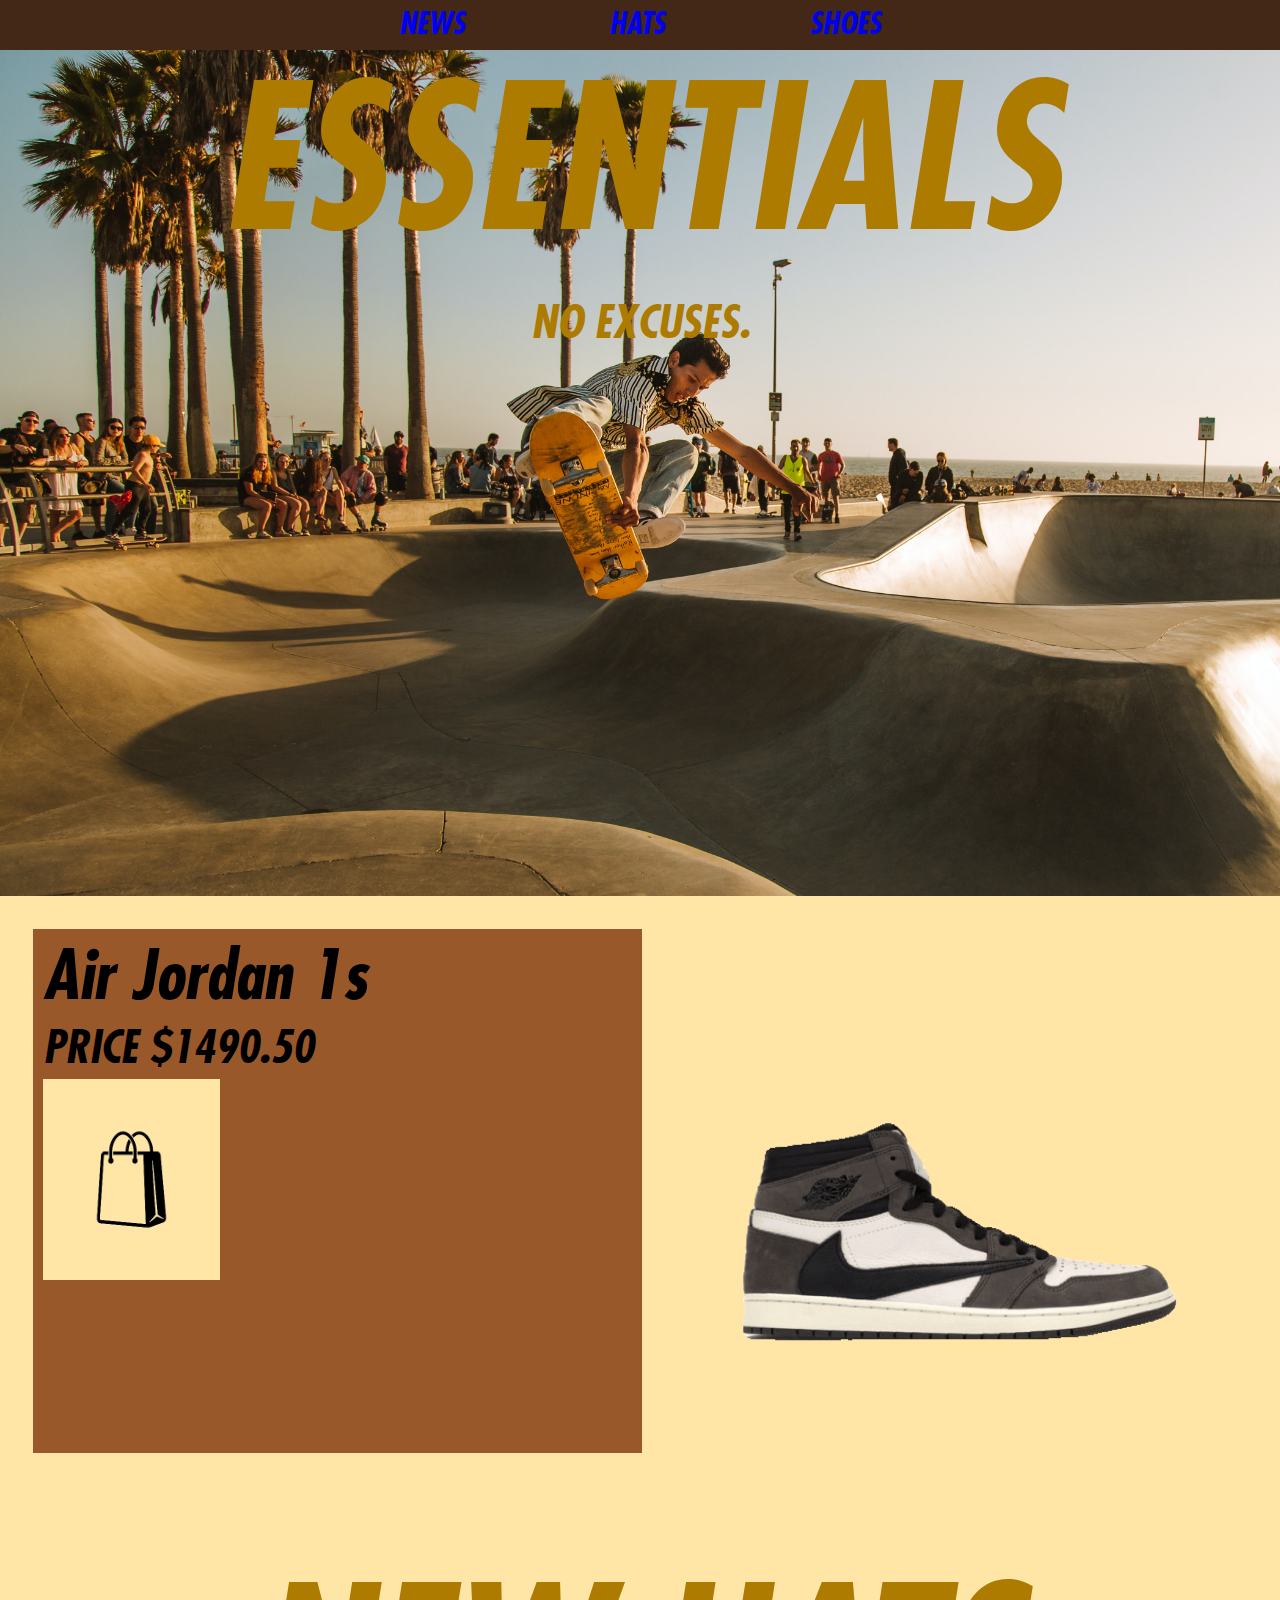
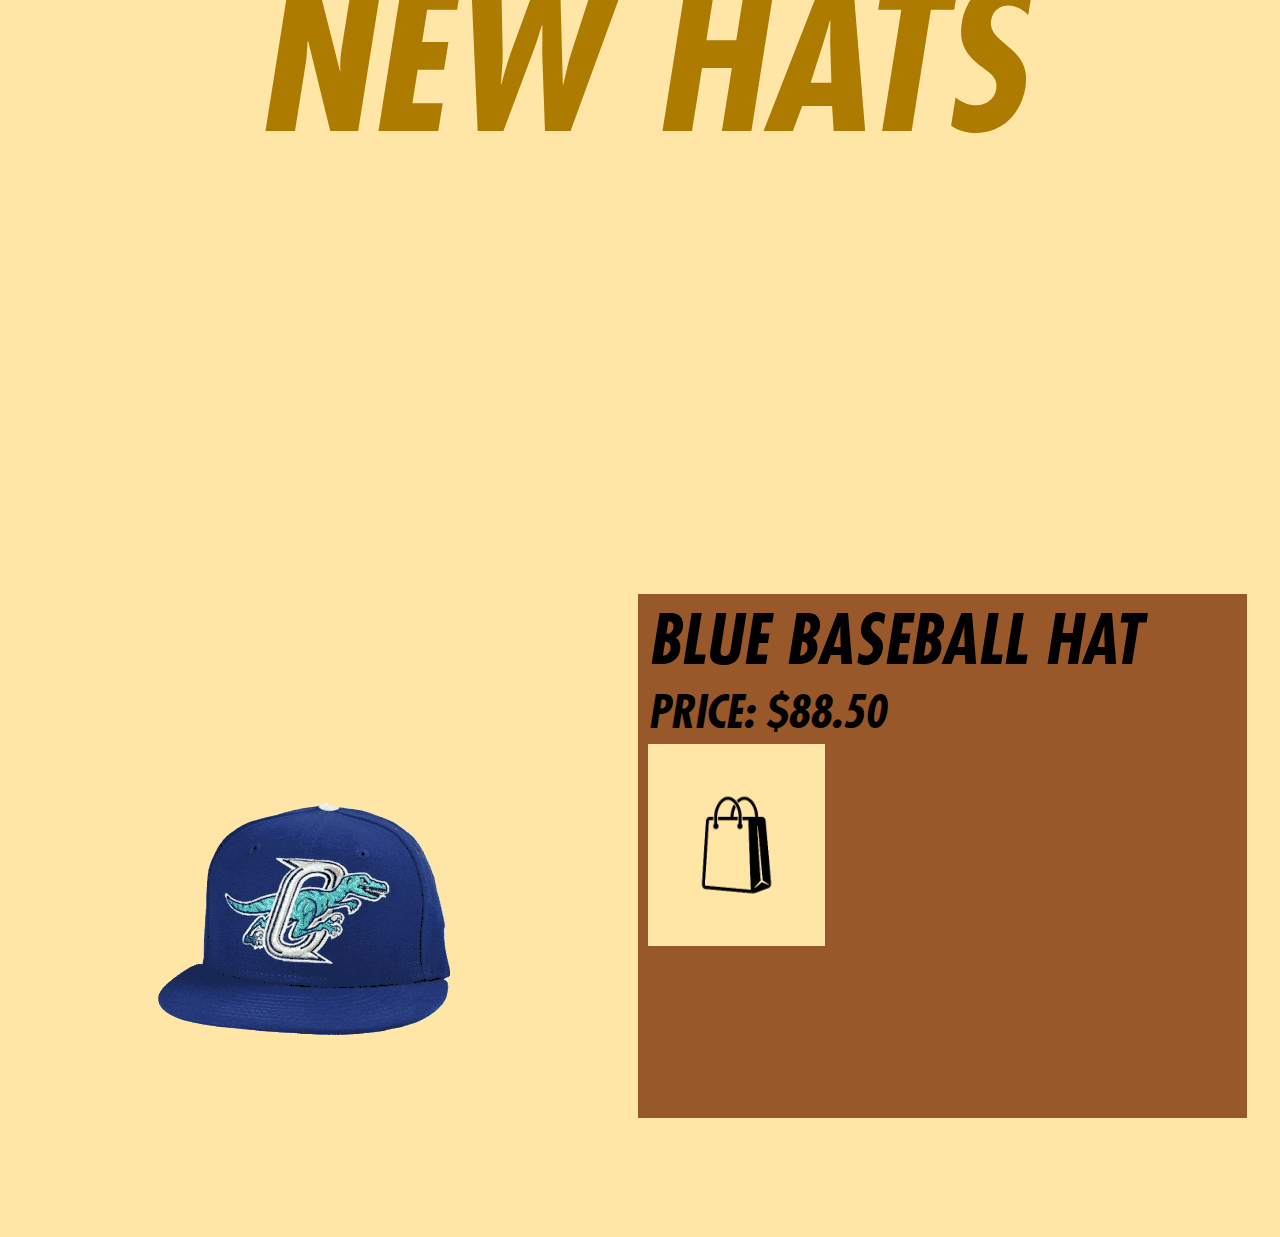
==== commit a67b524c: "newqnwqe" ====
--- a/minisajt.html
+++ b/minisajt.html
@@ -23,7 +23,7 @@
       </div>
       <div class="aroundproduct" id="link1">
         <div class="producttext" id="shoeproducttext">
-          <h2>Travis Scott - Air Jordan 1s</h2>
+          <h2>Air Jordan 1s</h2>
           <p>PRICE $1490.50</p>
           <div class="shopbox">
             <a href="banking-slide.html"
